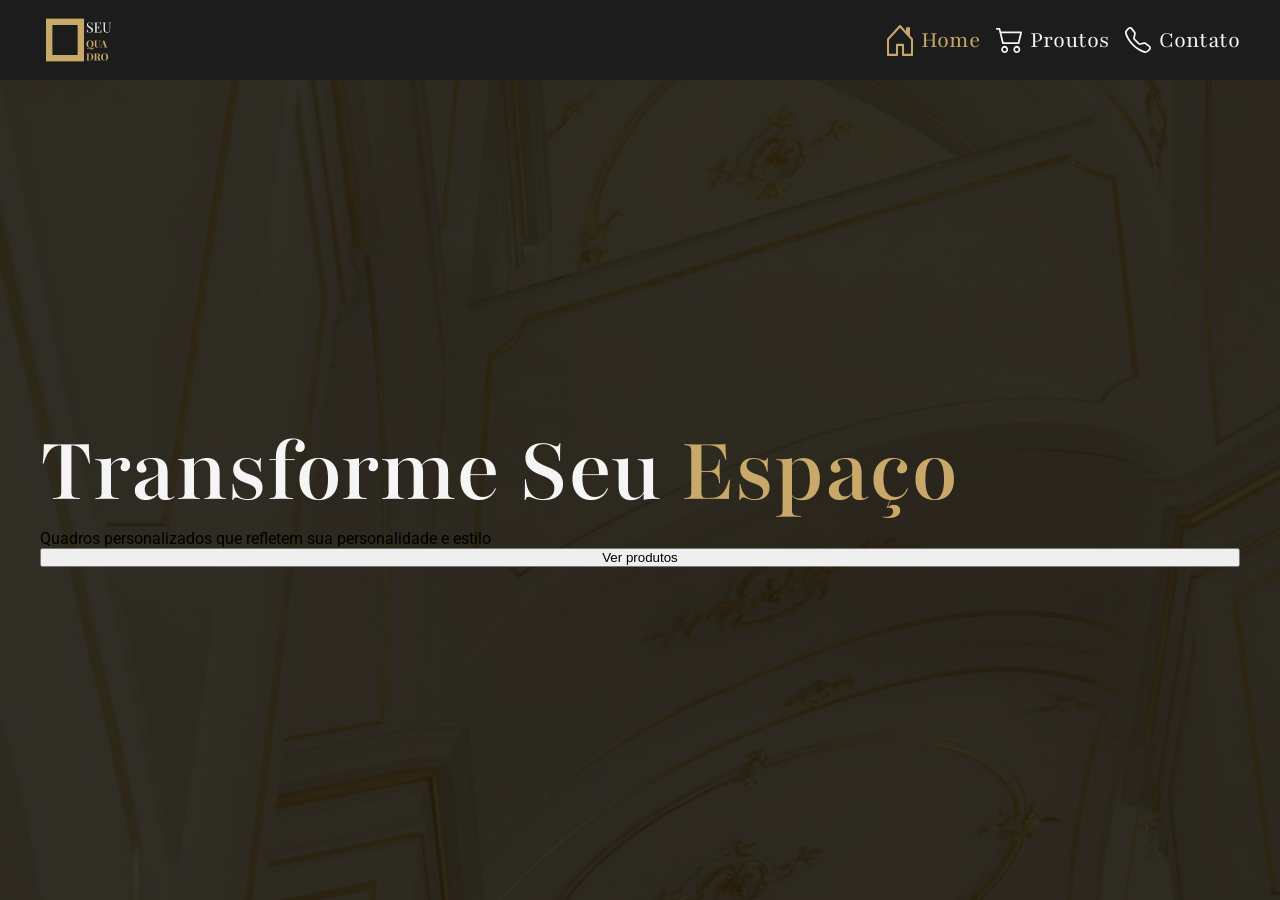
==== index.html @ ecac6d29 "home init" ====
<!DOCTYPE html>
<html lang="pt-br">

<head>
    <meta charset="UTF-8">
    <meta name="viewport" content="width=device-width, initial-scale=1.0">
    <title>Home</title>
    <link rel="stylesheet" href="style.css">
</head>

<body>
    <header>
        <div class="content">
            <img src="./logo.png" alt="logo" class="logo">

            <ul>
                <li>
                    <a href="./index.html">
                        <svg width="26" height="31" viewBox="0 0 26 31" fill="none" xmlns="http://www.w3.org/2000/svg">
                            <path
                                d="M13.708 0.325244C13.6151 0.222146 13.5048 0.14035 13.3833 0.0845388C13.2618 0.0287281 13.1315 0 13 0C12.8685 0 12.7382 0.0287281 12.6167 0.0845388C12.4952 0.14035 12.3849 0.222146 12.292 0.325244L0.292002 13.6101C0.199198 13.7131 0.125642 13.8354 0.0755383 13.9698C0.0254349 14.1043 -0.000233099 14.2484 1.59499e-06 14.3939V29.8929C1.59499e-06 30.1865 0.105358 30.4681 0.292895 30.6757C0.480431 30.8834 0.734785 31 1 31H10C10.2652 31 10.5196 30.8834 10.7071 30.6757C10.8946 30.4681 11 30.1865 11 29.8929V21.0364H15V29.8929C15 30.1865 15.1054 30.4681 15.2929 30.6757C15.4804 30.8834 15.7348 31 16 31H25C25.2652 31 25.5196 30.8834 25.7071 30.6757C25.8946 30.4681 26 30.1865 26 29.8929V14.3939C26.0002 14.2484 25.9746 14.1043 25.9245 13.9698C25.8744 13.8354 25.8008 13.7131 25.708 13.6101L23 10.6144V3.3232C23 3.02958 22.8946 2.74799 22.7071 2.54038C22.5196 2.33276 22.2652 2.21612 22 2.21612H20C19.7348 2.21612 19.4804 2.33276 19.2929 2.54038C19.1054 2.74799 19 3.02958 19 3.3232V6.18608L13.708 0.325244ZM2 28.7859V14.8522L13 2.67445L24 14.8522V28.7859H17V19.9293C17 19.6357 16.8946 19.3541 16.7071 19.1465C16.5196 18.9388 16.2652 18.8222 16 18.8222H10C9.73478 18.8222 9.48043 18.9388 9.29289 19.1465C9.10536 19.3541 9 19.6357 9 19.9293V28.7859H2Z"
                                fill="#C8A96A" />
                        </svg>Home</a>
                </li>
                <li>
                    <a href="./produtos/index.html"><svg width="26" height="25" viewBox="0 0 26 25" fill="none"
                            xmlns="http://www.w3.org/2000/svg">
                            <path
                                d="M0 0.892857C0 0.656057 0.0913101 0.428955 0.253843 0.261512C0.416376 0.0940688 0.636818 0 0.866675 0H3.4667C3.66002 5.50205e-05 3.84778 0.0666976 4.0001 0.18933C4.15243 0.311962 4.26059 0.483543 4.30737 0.676786L5.00938 3.57143H25.1336C25.2652 3.57147 25.3951 3.6024 25.5134 3.66188C25.6317 3.72136 25.7353 3.80783 25.8164 3.91471C25.8974 4.0216 25.9537 4.1461 25.9811 4.27876C26.0084 4.41143 26.0061 4.54877 25.9742 4.68036L23.3742 15.3946C23.3274 15.5879 23.2193 15.7595 23.0669 15.8821C22.9146 16.0047 22.7269 16.0714 22.5335 16.0714H6.9334C6.74007 16.0714 6.55232 16.0047 6.39999 15.8821C6.24766 15.7595 6.13951 15.5879 6.09272 15.3946L2.79069 1.78571H0.866675C0.636818 1.78571 0.416376 1.69165 0.253843 1.5242C0.0913101 1.35676 0 1.12966 0 0.892857ZM5.44272 5.35714L7.6094 14.2857H21.8575L24.0242 5.35714H5.44272ZM8.66675 19.6429C8.20703 19.6429 7.76615 19.831 7.44108 20.1659C7.11602 20.5008 6.9334 20.955 6.9334 21.4286C6.9334 21.9022 7.11602 22.3564 7.44108 22.6913C7.76615 23.0261 8.20703 23.2143 8.66675 23.2143C9.12646 23.2143 9.56734 23.0261 9.89241 22.6913C10.2175 22.3564 10.4001 21.9022 10.4001 21.4286C10.4001 20.955 10.2175 20.5008 9.89241 20.1659C9.56734 19.831 9.12646 19.6429 8.66675 19.6429ZM5.20005 21.4286C5.20005 20.4814 5.56529 19.573 6.21542 18.9032C6.86555 18.2334 7.74732 17.8571 8.66675 17.8571C9.58617 17.8571 10.4679 18.2334 11.1181 18.9032C11.7682 19.573 12.1334 20.4814 12.1334 21.4286C12.1334 22.3758 11.7682 23.2842 11.1181 23.954C10.4679 24.6237 9.58617 25 8.66675 25C7.74732 25 6.86555 24.6237 6.21542 23.954C5.56529 23.2842 5.20005 22.3758 5.20005 21.4286ZM20.8002 19.6429C20.3405 19.6429 19.8996 19.831 19.5745 20.1659C19.2495 20.5008 19.0668 20.955 19.0668 21.4286C19.0668 21.9022 19.2495 22.3564 19.5745 22.6913C19.8996 23.0261 20.3405 23.2143 20.8002 23.2143C21.2599 23.2143 21.7008 23.0261 22.0259 22.6913C22.3509 22.3564 22.5335 21.9022 22.5335 21.4286C22.5335 20.955 22.3509 20.5008 22.0259 20.1659C21.7008 19.831 21.2599 19.6429 20.8002 19.6429ZM17.3335 21.4286C17.3335 20.4814 17.6987 19.573 18.3489 18.9032C18.999 18.2334 19.8808 17.8571 20.8002 17.8571C21.7196 17.8571 22.6014 18.2334 23.2515 18.9032C23.9016 19.573 24.2669 20.4814 24.2669 21.4286C24.2669 22.3758 23.9016 23.2842 23.2515 23.954C22.6014 24.6237 21.7196 25 20.8002 25C19.8808 25 18.999 24.6237 18.3489 23.954C17.6987 23.2842 17.3335 22.3758 17.3335 21.4286Z"
                                />
                        </svg>Proutos</a>
                </li>
                <li>
                    <a href="./contato/index.html"><svg width="26" height="26" viewBox="0 0 26 26" fill="none"
                            xmlns="http://www.w3.org/2000/svg">
                            <path
                                d="M5.93833 2.15843C5.8424 2.03503 5.72132 1.93345 5.58312 1.86045C5.44492 1.78744 5.29277 1.74468 5.13677 1.735C4.98078 1.72532 4.8245 1.74894 4.67834 1.80429C4.53217 1.85964 4.39946 1.94547 4.28901 2.05605L2.60881 3.73789C1.82396 4.52437 1.53472 5.63747 1.87758 6.61407C3.30222 10.6555 5.61684 14.3252 8.65037 17.3518C11.677 20.3854 15.3466 22.7 19.388 24.1246C20.3646 24.4675 21.4777 24.1783 22.2642 23.3934L23.9444 21.7132C24.055 21.6027 24.1408 21.47 24.1962 21.3239C24.2515 21.1777 24.2751 21.0214 24.2654 20.8654C24.2558 20.7094 24.213 20.5573 24.14 20.4191C24.067 20.2809 23.9654 20.1598 23.842 20.0639L20.0933 17.1487C19.9613 17.0466 19.808 16.9758 19.6448 16.9415C19.4815 16.9071 19.3127 16.9102 19.1508 16.9504L15.5922 17.8393C15.1171 17.9572 14.6197 17.9505 14.148 17.8198C13.6763 17.6892 13.2463 17.439 12.8996 17.0934L8.90874 13.1009C8.56292 12.7544 8.31241 12.3245 8.18146 11.8528C8.05051 11.3811 8.04355 10.8835 8.16126 10.4084L9.05173 6.84969C9.09196 6.68782 9.09503 6.51894 9.06069 6.35571C9.02636 6.19249 8.95552 6.03916 8.85349 5.90721L5.93833 2.15843ZM3.06217 0.830834C3.34653 0.546384 3.68815 0.325683 4.06434 0.183387C4.44053 0.0410905 4.8427 -0.0195454 5.24412 0.00550542C5.64555 0.0305563 6.03705 0.140721 6.39263 0.328683C6.74822 0.516646 7.05975 0.778107 7.30654 1.0957L10.2217 4.84286C10.7563 5.53022 10.9448 6.42557 10.7336 7.27055L9.84471 10.8292C9.79907 11.0135 9.80171 11.2065 9.85238 11.3896C9.90304 11.5726 10 11.7394 10.1339 11.8741L14.1264 15.8666C14.2612 16.0008 14.4284 16.0979 14.6117 16.1486C14.795 16.1993 14.9883 16.2018 15.1729 16.1558L18.7299 15.267C19.147 15.1633 19.5821 15.1555 20.0025 15.2442C20.423 15.3328 20.8179 15.5156 21.1576 15.7788L24.9047 18.694C26.2518 19.7421 26.3753 21.7327 25.1696 22.9368L23.4894 24.617C22.2869 25.8195 20.4897 26.3476 18.8144 25.7577C14.5257 24.2507 10.6321 21.7957 7.42353 18.5754C4.20349 15.3673 1.74848 11.4743 0.241258 7.18605C-0.346974 5.51234 0.181135 3.71351 1.3836 2.51104L3.06217 0.830834Z"
                                />
                        </svg>Contato</a>
                </li>
            </ul>
        </div>
    </header>
    <div class="hero">
        <div class="content">
            <h1 class="title">Transforme Seu <span>Espaço</span></h1>
            <p class="description">Quadros personalizados que refletem sua personalidade e estilo</p>
            <button>Ver produtos</button>
        </div>
    </div>
</body>

</html>
---- style.css ----
@import url('https://fonts.googleapis.com/css2?family=Roboto:ital,wght@0,100..900;1,100..900&display=swap');
@import url('https://fonts.googleapis.com/css2?family=Playfair:ital,opsz,wght@0,5..1200,300..900;1,5..1200,300..900&family=Roboto:ital,wght@0,100..900;1,100..900&display=swap');

/* 
    Para utilizar a fonte Playfair
    font-family: "Playfair";
*/

*{
    box-sizing: border-box;
    padding: 0;
    margin: 0;
}

:root{
    --primary: #f5f5f5;
    --secondary: #1c1c1c;
    --gold: #C8A96A;
    --gray: #A6A6A6;

    /* Para utilizar variaveis, substitua o valor da cor para var. Exemplo: color: var(--gold) */
}

html{
    width: 100vw;
    height: 100vh;
    font-size: 16px;
    font-family: "Roboto", sans-serif;
}

header{
    display: flex;
    justify-content: center;
    position: fixed;
    height: 80px;
    width: 100%;
    top: 0;
    left: 0;
    background-color: var(--secondary);
}
header .content{
    width: 100%;
    max-width: 1224px;
    padding: 0 12px;
    display: flex;
    justify-content: space-between;
}

header .content .logo{
    object-fit: contain;
    width: 80px;
}

header .content ul{
    display: flex;
    list-style: none;
    align-items: center;
    gap: 1rem;
}
header .content ul li a{
    font-family: "Playfair";
    text-decoration: none;
    color: var(--primary);
    font-size: 24px;
    display: flex;
    align-items: center;
    gap: 8px;
}
header .content ul li:first-child a{
    color: var(--gold); 
}

header .content ul li a:hover{
    color: var(--gold);
}
header .content ul li a svg{
    fill: var(--primary);
}
header .content ul li a:hover svg{
    fill: var(--gold) !important;
}

.hero{
    margin-top: 80px;
    display: flex;
    width: 100%;
    height: calc(100vh - 80px);
    background: url("./hero-index.png") no-repeat;
    background-size: cover;
    align-items: center;
    justify-content: center;
}

.hero .content{
    width: 100%;
    max-width: 1224px;
    padding: 0 12px;
    display: flex;
    flex-direction: column;
}

.hero .content h1{
    font-size: 96px;
    font-weight: 600;
    color: var(--primary);
    font-family: "Playfair";
}

.hero .content h1 span{
    color: var(--gold);
}
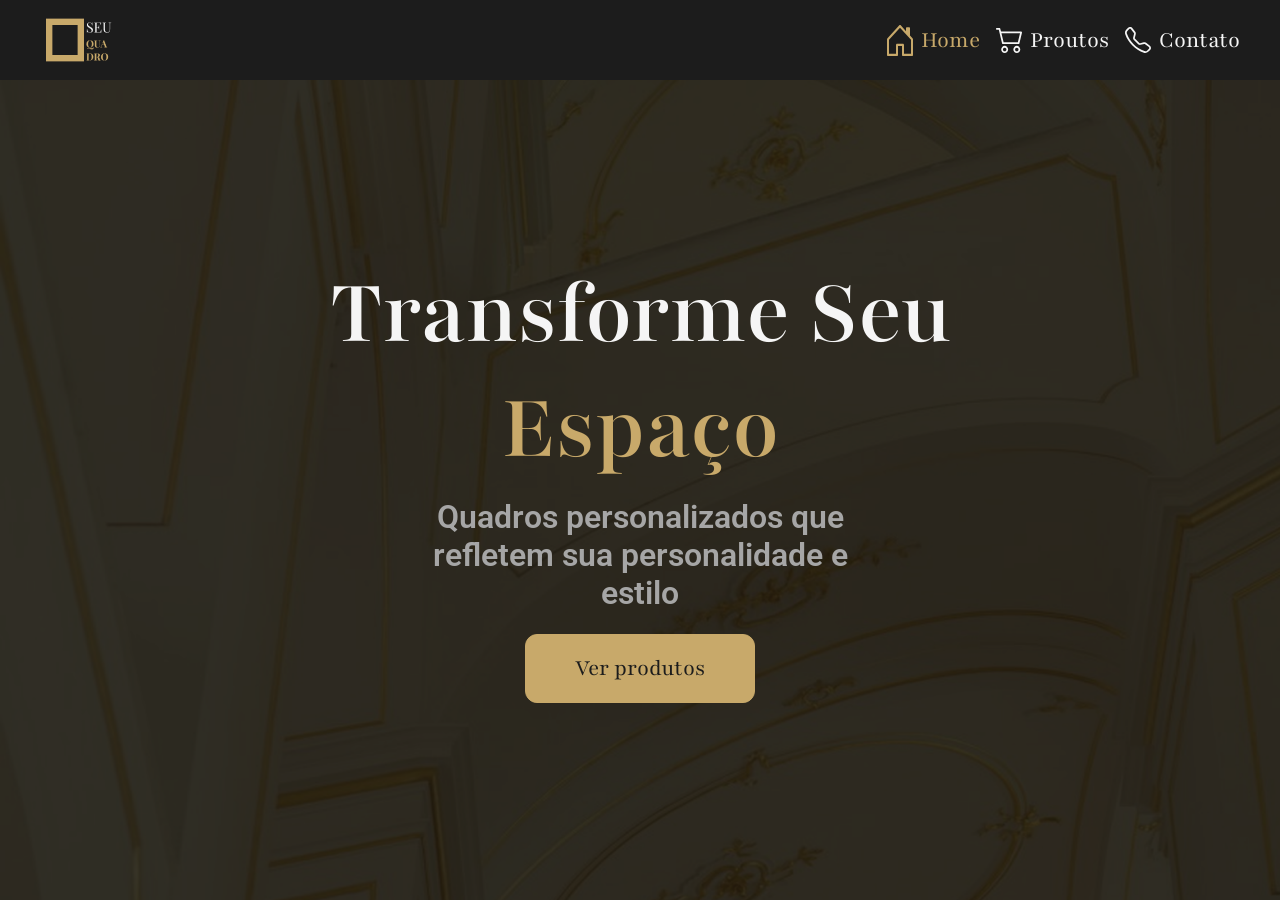
==== commit 36a3b90c: "crate styles home" ====
--- a/index.html
+++ b/index.html
@@ -43,8 +43,8 @@
     </header>
     <div class="hero">
         <div class="content">
-            <h1 class="title">Transforme Seu <span>Espaço</span></h1>
-            <p class="description">Quadros personalizados que refletem sua personalidade e estilo</p>
+            <h1 class="title">Transforme Seu <br> <span>Espaço</span></h1>
+            <p class="description">Quadros personalizados que refletem sua personalidade e <br> estilo</p>
             <button>Ver produtos</button>
         </div>
     </div>
--- a/style.css
+++ b/style.css
@@ -104,8 +104,38 @@
     font-weight: 600;
     color: var(--primary);
     font-family: "Playfair";
+    text-align: center;
 }
 
 .hero .content h1 span{
     color: var(--gold);
+}
+.hero .content .description{
+    color: var(--gray);
+    width: 500px;
+    text-align: center;
+    font-size: 32px;
+    font-weight: 600;
+    margin: auto;
+    margin-top: 12px;
+}
+
+.hero .content button{
+    margin-top: 22px;
+    width: 230px;
+    margin: 22px auto;
+    padding: 19px 32px;
+    border-radius: 12px;
+    background-color: var(--gold);
+    color: var(--secondary);
+    border: 1px solid var(--gold);
+    font-size: 24px;
+    font-family: "Playfair";
+    transition: 300ms;
+    cursor: pointer;
+}
+
+.hero .content button:hover{
+    background-color: var(--secondary);
+    color: var(--gold);
 }
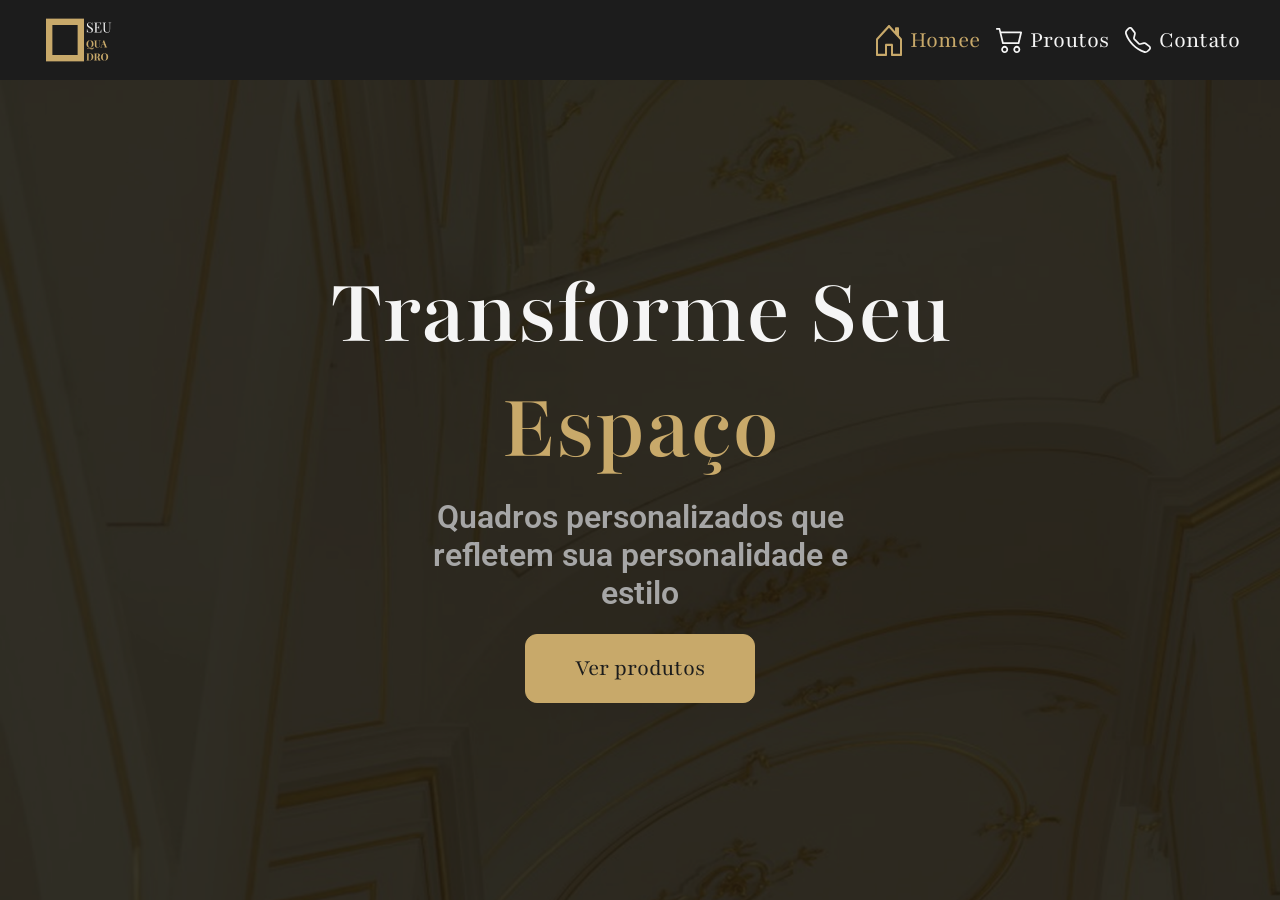
==== commit e49e7a02: "test" ====
--- a/index.html
+++ b/index.html
@@ -20,7 +20,7 @@
                             <path
                                 d="M13.708 0.325244C13.6151 0.222146 13.5048 0.14035 13.3833 0.0845388C13.2618 0.0287281 13.1315 0 13 0C12.8685 0 12.7382 0.0287281 12.6167 0.0845388C12.4952 0.14035 12.3849 0.222146 12.292 0.325244L0.292002 13.6101C0.199198 13.7131 0.125642 13.8354 0.0755383 13.9698C0.0254349 14.1043 -0.000233099 14.2484 1.59499e-06 14.3939V29.8929C1.59499e-06 30.1865 0.105358 30.4681 0.292895 30.6757C0.480431 30.8834 0.734785 31 1 31H10C10.2652 31 10.5196 30.8834 10.7071 30.6757C10.8946 30.4681 11 30.1865 11 29.8929V21.0364H15V29.8929C15 30.1865 15.1054 30.4681 15.2929 30.6757C15.4804 30.8834 15.7348 31 16 31H25C25.2652 31 25.5196 30.8834 25.7071 30.6757C25.8946 30.4681 26 30.1865 26 29.8929V14.3939C26.0002 14.2484 25.9746 14.1043 25.9245 13.9698C25.8744 13.8354 25.8008 13.7131 25.708 13.6101L23 10.6144V3.3232C23 3.02958 22.8946 2.74799 22.7071 2.54038C22.5196 2.33276 22.2652 2.21612 22 2.21612H20C19.7348 2.21612 19.4804 2.33276 19.2929 2.54038C19.1054 2.74799 19 3.02958 19 3.3232V6.18608L13.708 0.325244ZM2 28.7859V14.8522L13 2.67445L24 14.8522V28.7859H17V19.9293C17 19.6357 16.8946 19.3541 16.7071 19.1465C16.5196 18.9388 16.2652 18.8222 16 18.8222H10C9.73478 18.8222 9.48043 18.9388 9.29289 19.1465C9.10536 19.3541 9 19.6357 9 19.9293V28.7859H2Z"
                                 fill="#C8A96A" />
-                        </svg>Home</a>
+                        </svg>Homee</a>
                 </li>
                 <li>
                     <a href="./produtos/index.html"><svg width="26" height="25" viewBox="0 0 26 25" fill="none"
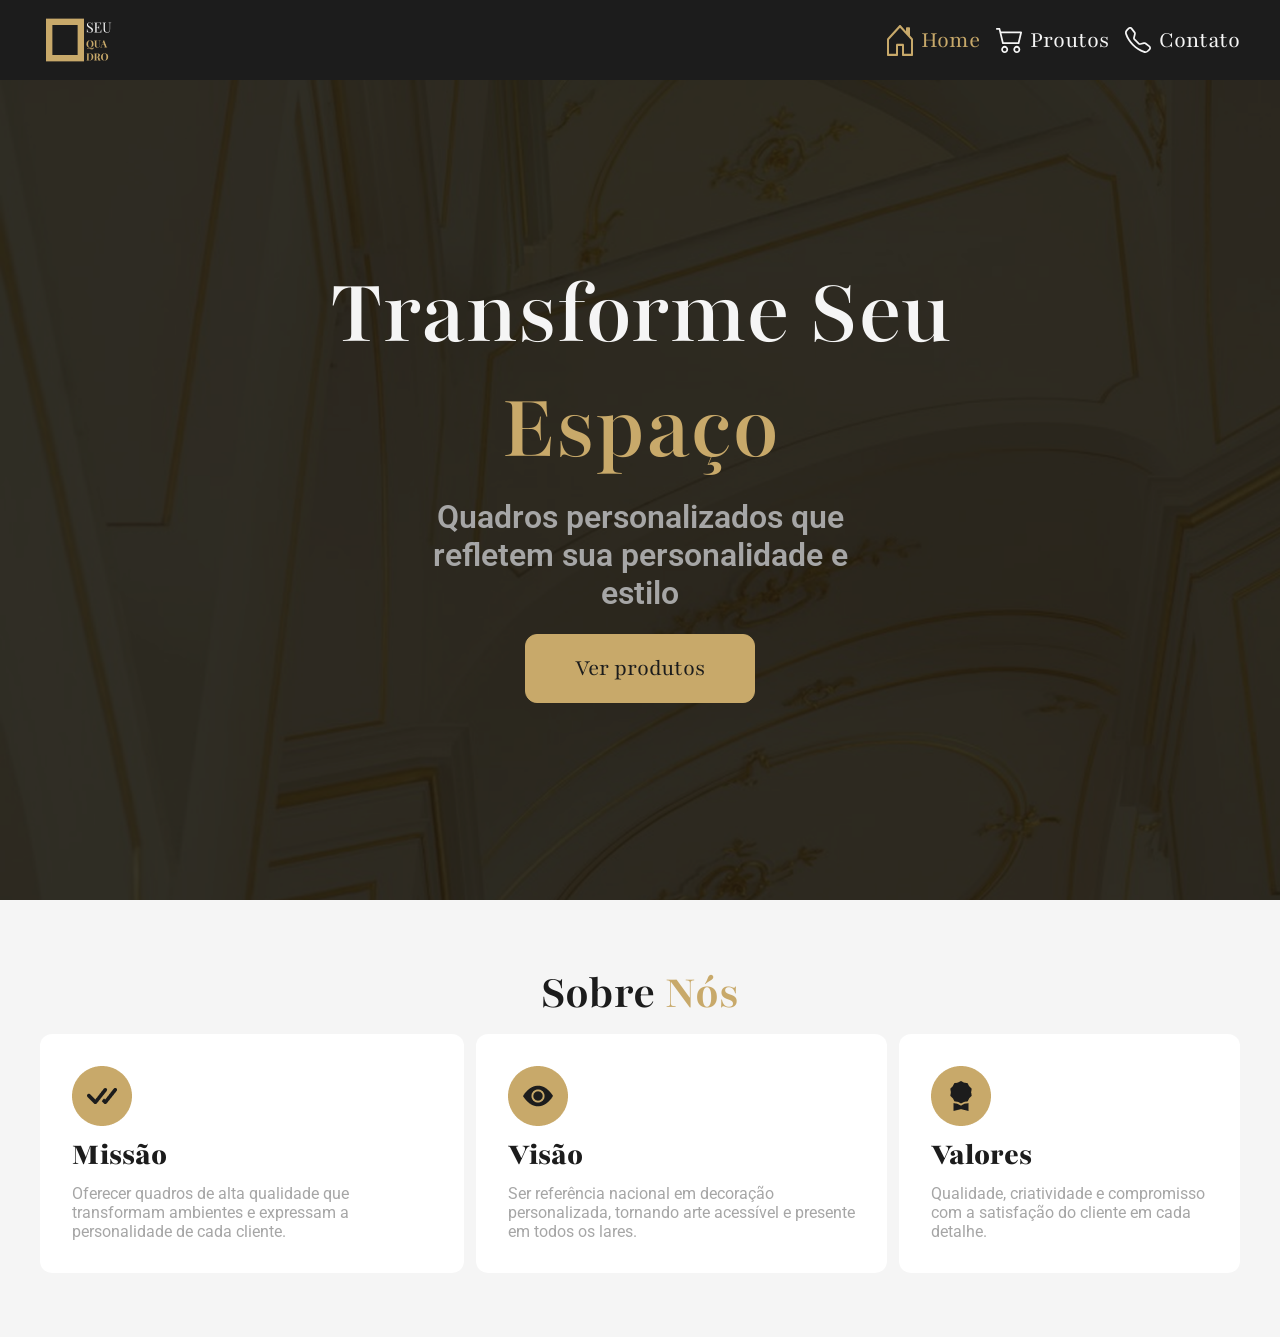
==== commit 846c275f: "create about us section" ====
--- a/index.html
+++ b/index.html
@@ -20,7 +20,7 @@
                             <path
                                 d="M13.708 0.325244C13.6151 0.222146 13.5048 0.14035 13.3833 0.0845388C13.2618 0.0287281 13.1315 0 13 0C12.8685 0 12.7382 0.0287281 12.6167 0.0845388C12.4952 0.14035 12.3849 0.222146 12.292 0.325244L0.292002 13.6101C0.199198 13.7131 0.125642 13.8354 0.0755383 13.9698C0.0254349 14.1043 -0.000233099 14.2484 1.59499e-06 14.3939V29.8929C1.59499e-06 30.1865 0.105358 30.4681 0.292895 30.6757C0.480431 30.8834 0.734785 31 1 31H10C10.2652 31 10.5196 30.8834 10.7071 30.6757C10.8946 30.4681 11 30.1865 11 29.8929V21.0364H15V29.8929C15 30.1865 15.1054 30.4681 15.2929 30.6757C15.4804 30.8834 15.7348 31 16 31H25C25.2652 31 25.5196 30.8834 25.7071 30.6757C25.8946 30.4681 26 30.1865 26 29.8929V14.3939C26.0002 14.2484 25.9746 14.1043 25.9245 13.9698C25.8744 13.8354 25.8008 13.7131 25.708 13.6101L23 10.6144V3.3232C23 3.02958 22.8946 2.74799 22.7071 2.54038C22.5196 2.33276 22.2652 2.21612 22 2.21612H20C19.7348 2.21612 19.4804 2.33276 19.2929 2.54038C19.1054 2.74799 19 3.02958 19 3.3232V6.18608L13.708 0.325244ZM2 28.7859V14.8522L13 2.67445L24 14.8522V28.7859H17V19.9293C17 19.6357 16.8946 19.3541 16.7071 19.1465C16.5196 18.9388 16.2652 18.8222 16 18.8222H10C9.73478 18.8222 9.48043 18.9388 9.29289 19.1465C9.10536 19.3541 9 19.6357 9 19.9293V28.7859H2Z"
                                 fill="#C8A96A" />
-                        </svg>Homee</a>
+                        </svg>Home</a>
                 </li>
                 <li>
                     <a href="./produtos/index.html"><svg width="26" height="25" viewBox="0 0 26 25" fill="none"
@@ -45,7 +45,29 @@
         <div class="content">
             <h1 class="title">Transforme Seu <br> <span>Espaço</span></h1>
             <p class="description">Quadros personalizados que refletem sua personalidade e <br> estilo</p>
-            <button>Ver produtos</button>
+            <a href="./produtos/index.html">Ver produtos</a>
+        </div>
+    </div>
+    <div class="about-us">
+        <div class="content">
+            <h1>Sobre <span>Nós</span></h1>
+            <div class="wrapper">
+                <div class="card">
+                    <img src="./mission.png" alt="Missão">
+                    <p class="title">Missão</p>
+                    <p class="description">Oferecer quadros de alta qualidade que transformam ambientes e expressam a personalidade de cada cliente.</p>
+                </div>
+                <div class="card">
+                    <img src="./vision.png" alt="Visão">
+                    <p class="title">Visão</p>
+                    <p class="description">Ser referência nacional em decoração personalizada, tornando arte acessível e presente em todos os lares.</p>
+                </div>
+                <div class="card">
+                    <img src="./values.png" alt="Valores">
+                    <p class="title">Valores</p>
+                    <p class="description">Qualidade, criatividade e compromisso com a satisfação do cliente em cada detalhe.</p>
+                </div>
+            </div>
         </div>
     </div>
 </body>
--- a/style.css
+++ b/style.css
@@ -10,6 +10,7 @@
     box-sizing: border-box;
     padding: 0;
     margin: 0;
+    overflow: hidden;
 }
 
 :root{
@@ -26,6 +27,7 @@
     height: 100vh;
     font-size: 16px;
     font-family: "Roboto", sans-serif;
+    overflow-y: auto;
 }
 
 header{
@@ -91,12 +93,22 @@
     justify-content: center;
 }
 
+@keyframes initHero{
+    0%{
+        margin-top: -150%;
+    }
+    100%{
+        margin-top: 0;
+    }
+}
+
 .hero .content{
     width: 100%;
     max-width: 1224px;
     padding: 0 12px;
     display: flex;
     flex-direction: column;
+    animation: initHero 1s ease-in-out;
 }
 
 .hero .content h1{
@@ -120,7 +132,7 @@
     margin-top: 12px;
 }
 
-.hero .content button{
+.hero .content a{
     margin-top: 22px;
     width: 230px;
     margin: 22px auto;
@@ -133,9 +145,71 @@
     font-family: "Playfair";
     transition: 300ms;
     cursor: pointer;
-}
-
-.hero .content button:hover{
+    text-decoration: none;
+    text-align: center;
+}
+
+.hero .content a:hover{
     background-color: var(--secondary);
     color: var(--gold);
+}
+
+.about-us{
+    max-width: 100vw;
+    background-color: #f5f5f5;
+    display: flex;
+    justify-content: center;
+    padding: 64px 0;
+}
+.about-us .content{
+    width: 1224px;
+    padding: 0 12px;
+    display: flex;
+    flex-direction: column;
+    gap: 12px;
+}
+
+.about-us .content h1{
+    font-family: "Playfair";
+    font-size: 48px;
+    font-weight: 700;
+    color: var(--secondary);
+    text-align: center;
+}
+
+.about-us .content h1 span{
+    color: var(--gold);
+}
+
+.about-us .content .wrapper{
+    display: flex;
+    justify-content: space-between;
+    gap: 12px;
+}
+
+.about-us .content .wrapper .card{
+    display: flex;
+    flex-direction: column;
+    gap: 10px;
+    padding: 32px;
+    background-color: #fff;
+    border-radius: 12px;
+}
+
+.about-us .content .wrapper .card img{
+    width: 60px;
+    height: 60px;
+    object-fit: contain;
+}
+
+.about-us .content .wrapper .card .title{
+   font-family: "Playfair";
+   font-size: 32px; 
+   font-weight: 900;
+   color: var(--secondary);
+}
+
+.about-us .content .wrapper .card .description{
+    font-size: 16px;
+    color: var(--gray);
 }
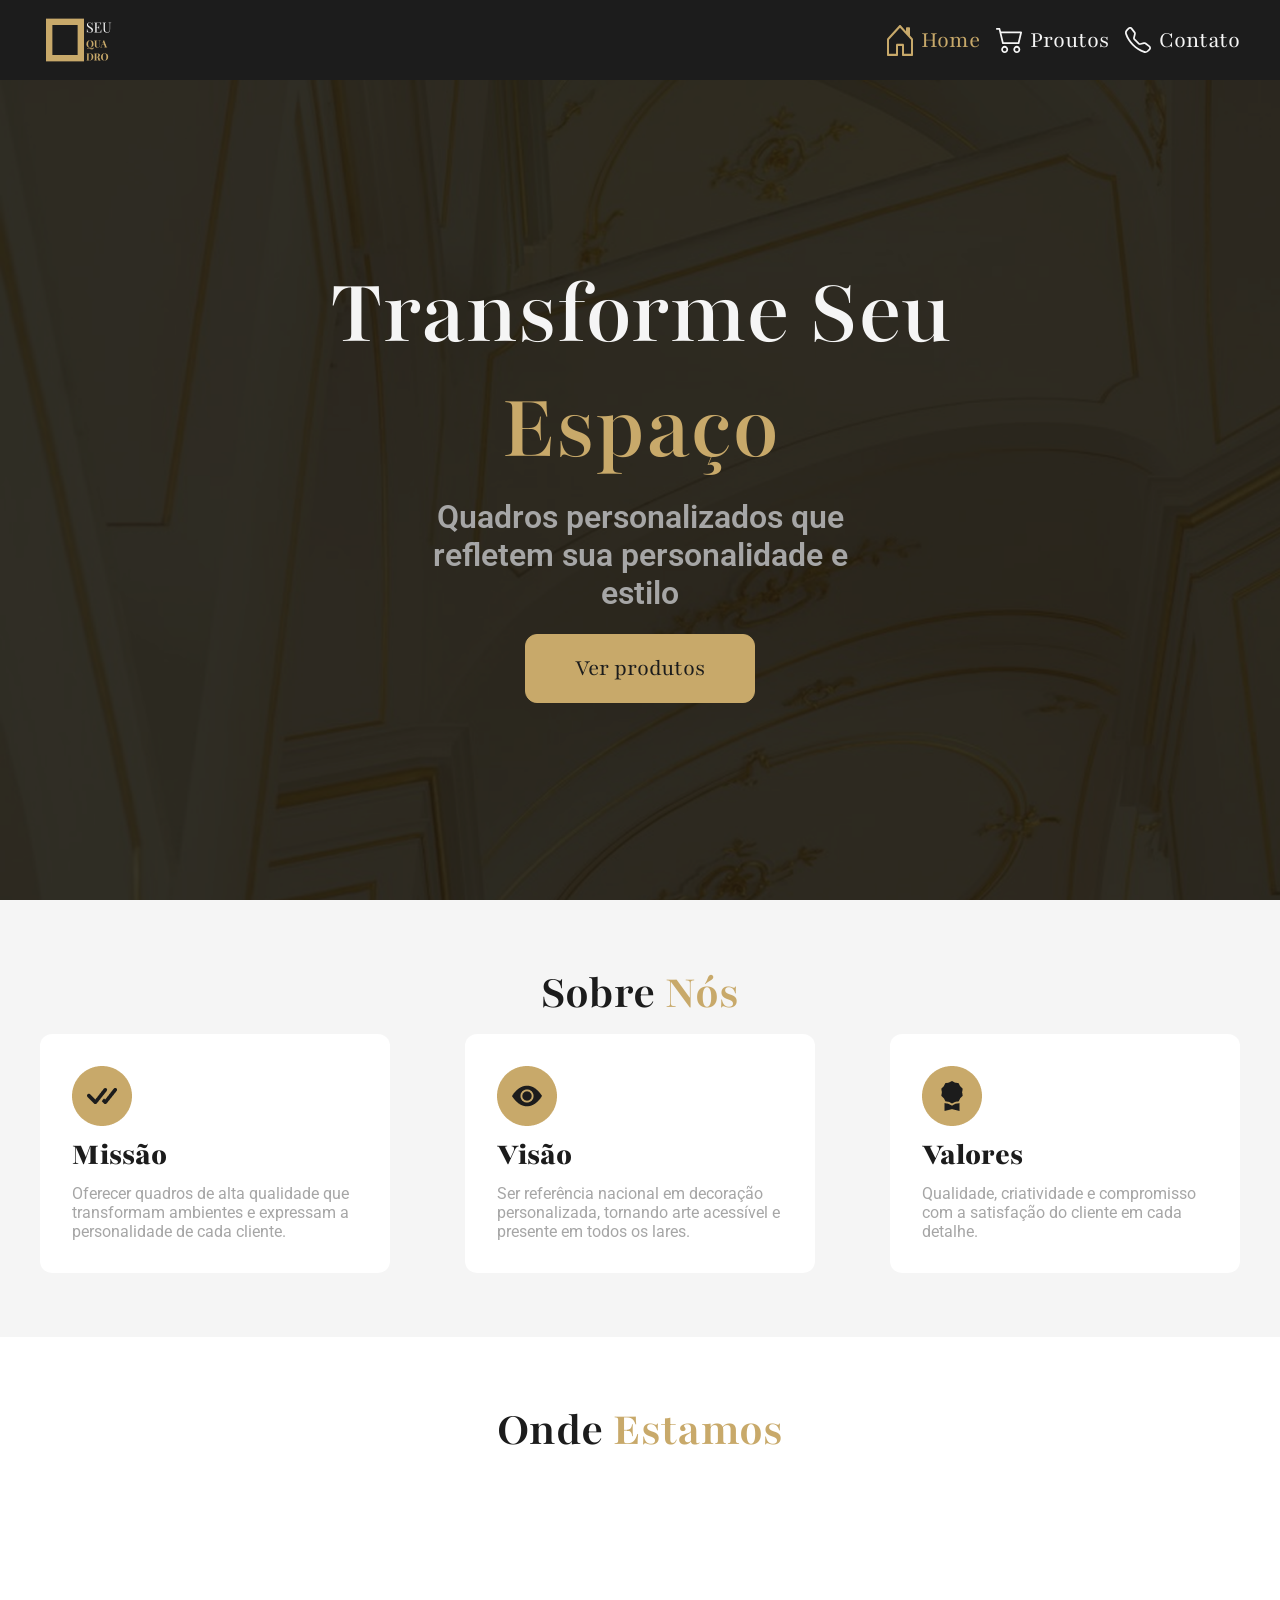
==== commit 7093cabd: "create location" ====
--- a/index.html
+++ b/index.html
@@ -70,6 +70,14 @@
             </div>
         </div>
     </div>
+    <div class="location">
+        <div class="content">
+            <h1>Onde <span>Estamos</span></h1>
+            <div class="wrapper">
+                <iframe src="https://www.google.com/maps/embed?pb=!1m18!1m12!1m3!1d889.4004831033126!2d-48.66492425430743!3d-26.916125701708047!2m3!1f0!2f0!3f0!3m2!1i1024!2i768!4f13.1!3m3!1m2!1s0x94d8cb8842138761%3A0x648dbc8d0ef634c1!2sUniversidade%20do%20Vale%20do%20Itaja%C3%AD%2C%20Campus%20Itaja%C3%AD!5e0!3m2!1spt-BR!2sbr!4v1778249978000!5m2!1spt-BR!2sbr" width="100%" height="420" style="border:0;" allowfullscreen="" loading="lazy" referrerpolicy="no-referrer-when-downgrade"></iframe>
+            </div>
+        </div>
+    </div>
 </body>
 
 </html>
--- a/style.css
+++ b/style.css
@@ -194,6 +194,7 @@
     padding: 32px;
     background-color: #fff;
     border-radius: 12px;
+    width: 350px;
 }
 
 .about-us .content .wrapper .card img{
@@ -212,4 +213,35 @@
 .about-us .content .wrapper .card .description{
     font-size: 16px;
     color: var(--gray);
+}
+
+.location{
+    max-width: 100vw;
+    display: flex;
+    justify-content: center;
+    padding: 64px 0;
+}
+
+.location .content{
+    width: 1224px;
+    padding: 0 12px;
+    display: flex;
+    flex-direction: column;
+    gap: 12px;
+}
+
+.location .content h1{
+    font-family: "Playfair";
+    font-size: 48px;
+    font-weight: 700;
+    color: var(--secondary);
+    text-align: center;
+}
+
+.location .content h1 span{
+    color: var(--gold);
+}
+
+.location .content .wrapper{
+    border-radius: 12px;
 }
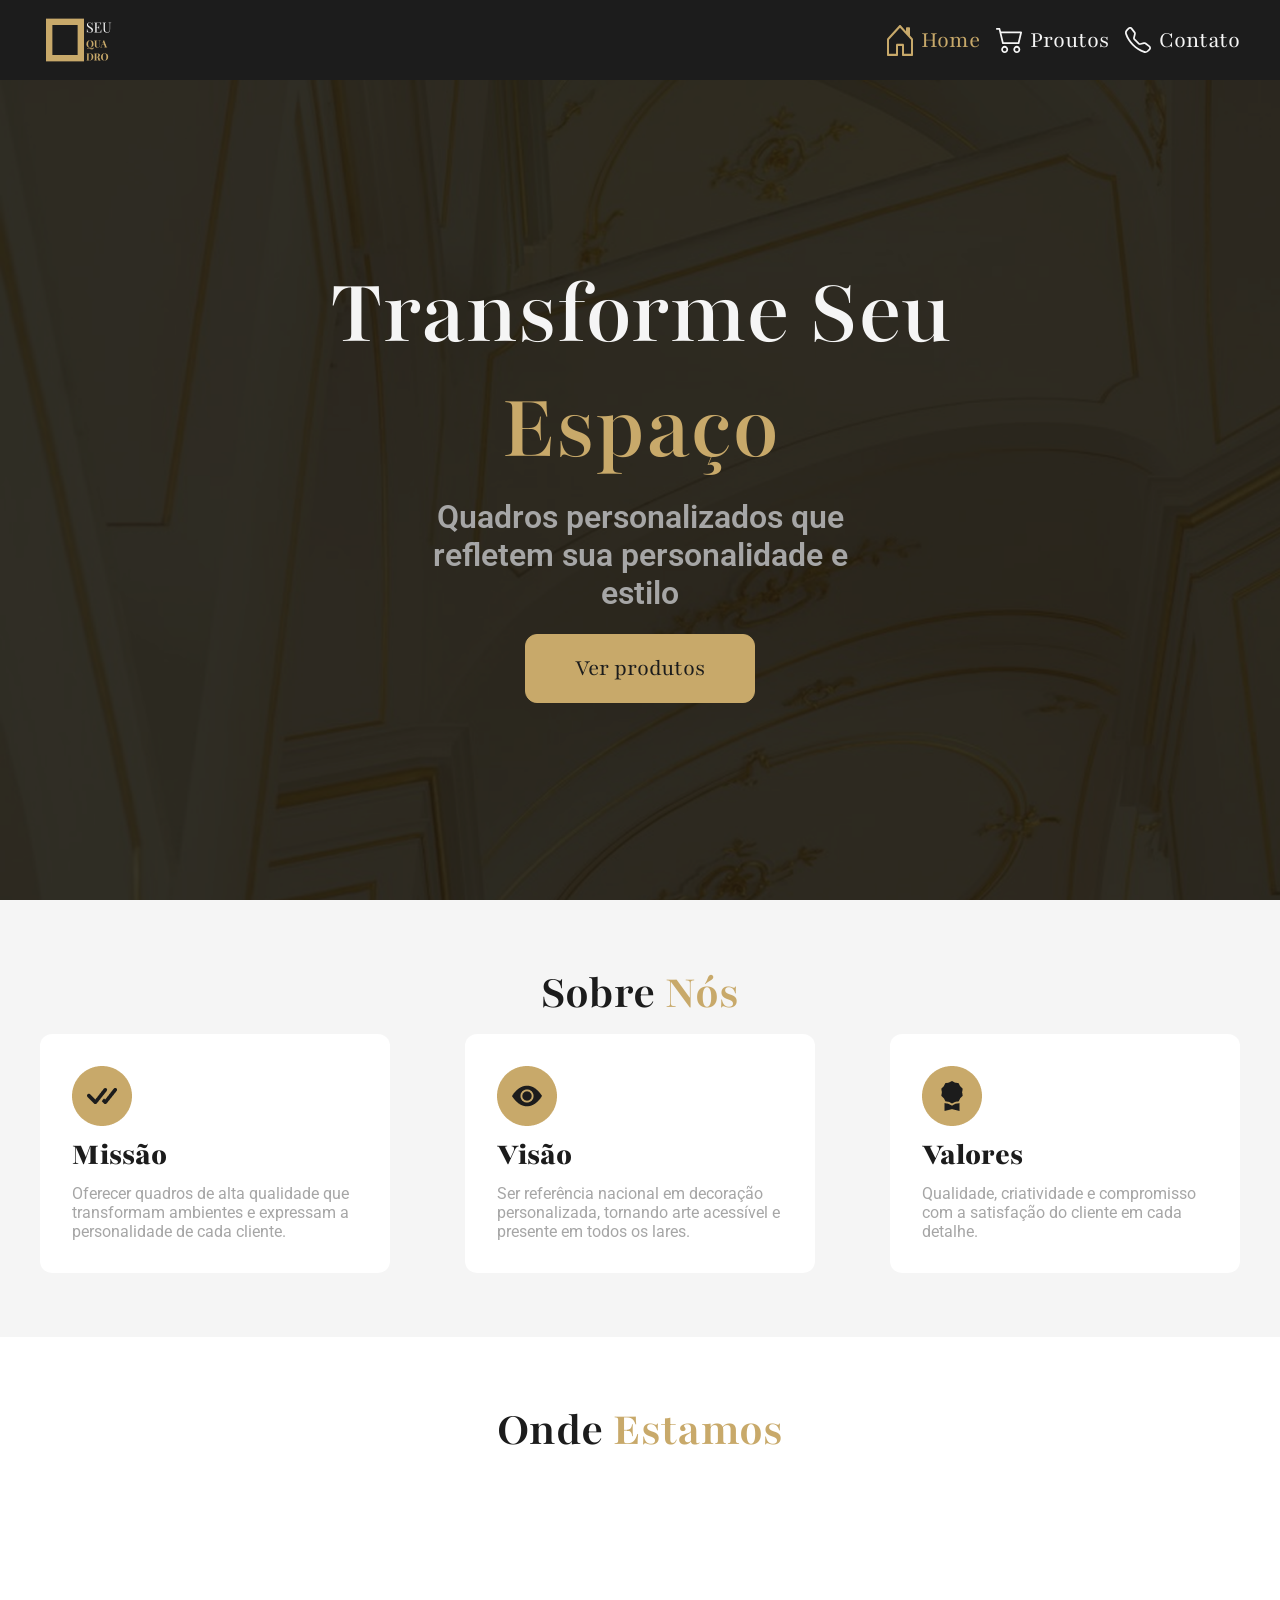
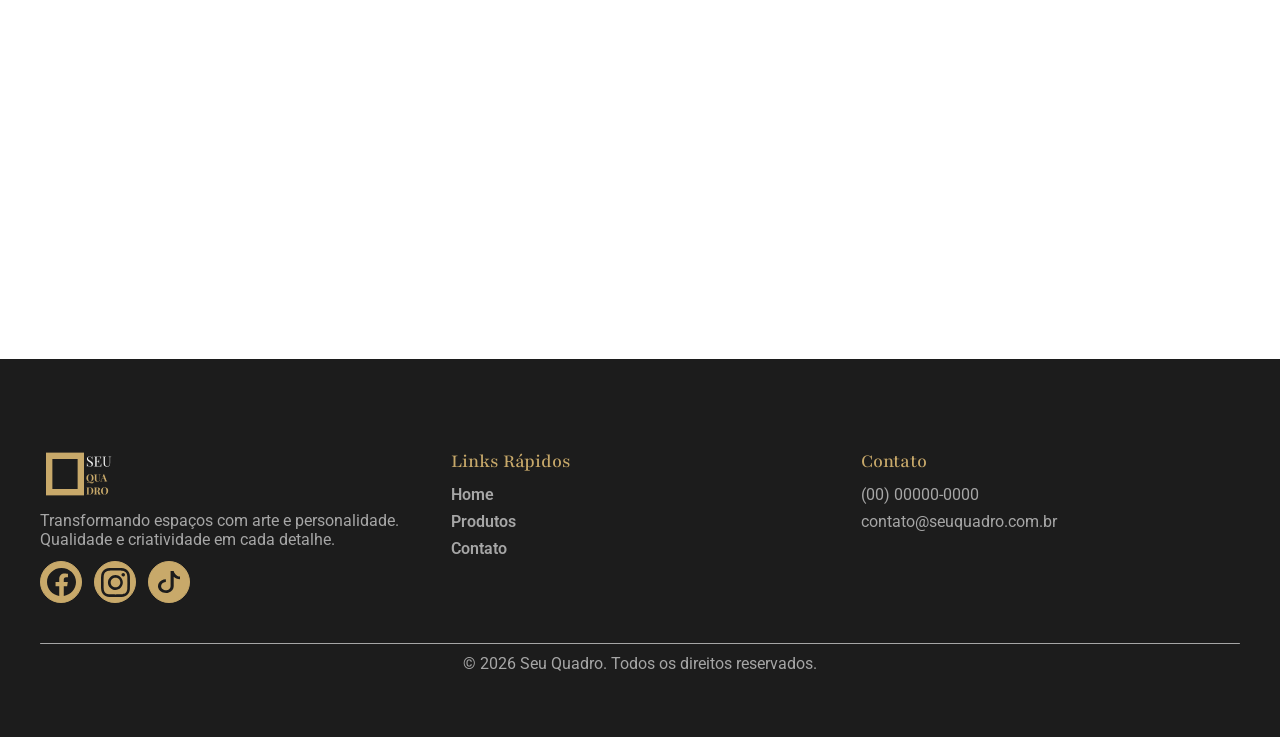
==== commit 8e40fcf3: "create footer" ====
--- a/index.html
+++ b/index.html
@@ -78,6 +78,48 @@
             </div>
         </div>
     </div>
+    <footer>
+        <div class="content">
+            <div class="wrapper" id="w1">
+                <img src="./logo.png" alt="Logo">
+                <p class="description">Transformando espaços com arte e personalidade. Qualidade e criatividade em cada detalhe.</p>
+                <div class="socials">
+                    <a href="#" class="link">
+                        <svg width="29" height="28" viewBox="0 0 29 28" fill="none" xmlns="http://www.w3.org/2000/svg">
+                            <path d="M29 14.0857C29 6.30621 22.5084 0 14.5018 0C6.49156 0.00174978 0 6.30621 0 14.0875C0 21.1164 5.30271 26.9431 12.2328 28V18.1575H8.55393V14.0875H12.2365V10.9816C12.2365 7.45232 14.4021 5.50306 17.7132 5.50306C19.3007 5.50306 20.9589 5.77778 20.9589 5.77778V9.24234H19.1304C17.3308 9.24234 16.769 10.329 16.769 11.4436V14.0857H20.7886L20.147 18.1557H16.7672V27.9983C23.6973 26.9414 29 21.1146 29 14.0857Z"/>
+                        </svg>
+                    </a>
+                    <a href="#" class="link">
+                        <svg width="29" height="29" viewBox="0 0 29 29" fill="none" xmlns="http://www.w3.org/2000/svg">
+                            <path d="M14.5 0C10.5651 0 10.0703 0.018125 8.52419 0.087C6.97813 0.1595 5.92506 0.402375 5.0025 0.76125C4.03434 1.12434 3.15763 1.69541 2.43419 2.43419C1.69541 3.15763 1.12434 4.03434 0.76125 5.0025C0.402375 5.92325 0.157688 6.97812 0.087 8.51875C0.018125 10.0684 0 10.5614 0 14.5018C0 18.4386 0.018125 18.9316 0.087 20.4776C0.1595 22.0219 0.402375 23.0749 0.76125 23.9975C1.13281 24.9509 1.62763 25.7592 2.43419 26.5658C3.23894 27.3724 4.04731 27.869 5.00069 28.2388C5.92506 28.5976 6.97631 28.8423 8.52056 28.913C10.0684 28.9819 10.5614 29 14.5 29C18.4386 29 18.9298 28.9819 20.4776 28.913C22.0201 28.8405 23.0767 28.5976 23.9993 28.2388C24.9668 27.8754 25.8429 27.3044 26.5658 26.5658C27.3724 25.7592 27.8672 24.9509 28.2388 23.9975C28.5958 23.0749 28.8405 22.0219 28.913 20.4776C28.9819 18.9316 29 18.4386 29 14.5C29 10.5614 28.9819 10.0684 28.913 8.52056C28.8405 6.97813 28.5958 5.92325 28.2388 5.0025C27.8757 4.03434 27.3046 3.15763 26.5658 2.43419C25.8424 1.69541 24.9657 1.12434 23.9975 0.76125C23.0731 0.402375 22.0182 0.157688 20.4758 0.087C18.9279 0.018125 18.4368 0 14.4964 0H14.5ZM13.2004 2.61363H14.5018C18.3733 2.61363 18.8319 2.62631 20.3598 2.697C21.7736 2.76044 22.5421 2.99787 23.0532 3.19544C23.7292 3.45825 24.2132 3.77362 24.7207 4.28113C25.2282 4.78862 25.5417 5.27075 25.8046 5.94863C26.0039 6.45794 26.2396 7.22644 26.303 8.64019C26.3737 10.1681 26.3882 10.6267 26.3882 14.4964C26.3882 18.3661 26.3737 18.8264 26.303 20.3544C26.2396 21.7681 26.0021 22.5348 25.8046 23.0459C25.5704 23.6747 25.1996 24.2436 24.7189 24.7116C24.2114 25.2191 23.7292 25.5327 23.0514 25.7955C22.5439 25.9949 21.7754 26.2305 20.3598 26.2958C18.8319 26.3646 18.3733 26.3809 14.5018 26.3809C10.6303 26.3809 10.1699 26.3646 8.642 26.2958C7.22825 26.2305 6.46156 25.9949 5.95044 25.7955C5.3212 25.5622 4.75165 25.1919 4.28294 24.7116C3.80131 24.2433 3.42984 23.6737 3.19544 23.0441C2.99787 22.5348 2.76044 21.7663 2.697 20.3526C2.62812 18.8246 2.61363 18.3661 2.61363 14.4927C2.61363 10.6194 2.62812 10.1645 2.697 8.63656C2.76225 7.22281 2.99788 6.45431 3.19725 5.94319C3.46006 5.26713 3.77544 4.78319 4.28294 4.27569C4.79044 3.76819 5.27256 3.45463 5.95044 3.19181C6.46156 2.99244 7.22825 2.75681 8.642 2.69156C9.97962 2.62994 10.498 2.61181 13.2004 2.61V2.61363ZM22.2412 5.02063C22.0127 5.02063 21.7864 5.06563 21.5753 5.15307C21.3642 5.24052 21.1724 5.36869 21.0108 5.53026C20.8492 5.69183 20.7211 5.88365 20.6336 6.09476C20.5462 6.30586 20.5012 6.53212 20.5012 6.76062C20.5012 6.98913 20.5462 7.21539 20.6336 7.42649C20.7211 7.6376 20.8492 7.82942 21.0108 7.99099C21.1724 8.15257 21.3642 8.28073 21.5753 8.36818C21.7864 8.45562 22.0127 8.50062 22.2412 8.50062C22.7027 8.50062 23.1452 8.3173 23.4716 7.99099C23.7979 7.66468 23.9812 7.2221 23.9812 6.76062C23.9812 6.29915 23.7979 5.85657 23.4716 5.53026C23.1452 5.20395 22.7027 5.02063 22.2412 5.02063ZM14.5018 7.05425C13.5141 7.03884 12.5332 7.22007 11.6163 7.58738C10.6993 7.95469 9.86456 8.50075 9.16065 9.19377C8.45674 9.88678 7.89772 10.7129 7.51615 11.624C7.13458 12.5352 6.93807 13.5131 6.93807 14.5009C6.93807 15.4887 7.13458 16.4666 7.51615 17.3778C7.89772 18.2889 8.45674 19.115 9.16065 19.808C9.86456 20.5011 10.6993 21.0471 11.6163 21.4144C12.5332 21.7817 13.5141 21.963 14.5018 21.9476C16.4567 21.9171 18.3211 21.1191 19.6928 19.7259C21.0644 18.3327 21.8332 16.456 21.8332 14.5009C21.8332 12.5458 21.0644 10.6691 19.6928 9.27592C18.3211 7.88272 16.4567 7.08475 14.5018 7.05425ZM14.5018 9.66606C15.1366 9.66606 15.7652 9.7911 16.3517 10.034C16.9382 10.277 17.4711 10.633 17.9199 11.0819C18.3688 11.5308 18.7249 12.0637 18.9678 12.6501C19.2107 13.2366 19.3358 13.8652 19.3358 14.5C19.3358 15.1348 19.2107 15.7634 18.9678 16.3499C18.7249 16.9363 18.3688 17.4692 17.9199 17.9181C17.4711 18.367 16.9382 18.723 16.3517 18.966C15.7652 19.2089 15.1366 19.3339 14.5018 19.3339C13.2198 19.3339 11.9902 18.8246 11.0837 17.9181C10.1772 17.0116 9.66788 15.782 9.66788 14.5C9.66788 13.218 10.1772 11.9884 11.0837 11.0819C11.9902 10.1754 13.2198 9.66606 14.5018 9.66606Z"/>
+                        </svg>
+                    </a>
+                    <a href="#" class="link">
+                        <svg width="22" height="22" viewBox="0 0 22 22" fill="none" xmlns="http://www.w3.org/2000/svg">
+                            <path d="M12.5714 0H15.6829C15.9091 0.983125 16.5314 2.22337 17.6236 3.454C18.6921 4.65987 20.1096 5.5 22 5.5V8.25C19.2453 8.25 17.1757 7.13075 15.7143 5.73512V15.125C15.7143 16.4847 15.2535 17.814 14.3901 18.9445C13.5268 20.0751 12.2996 20.9563 10.8639 21.4767C9.42824 21.997 7.84843 22.1332 6.32429 21.8679C4.80016 21.6026 3.40015 20.9478 2.30131 19.9864C1.20247 19.0249 0.454146 17.7999 0.150976 16.4662C-0.152193 15.1326 0.00340437 13.7503 0.598093 12.4941C1.19278 11.2378 2.19985 10.1641 3.49195 9.40865C4.78405 8.65321 6.30315 8.25 7.85715 8.25V11C6.92475 11 6.01329 11.2419 5.23803 11.6952C4.46277 12.1484 3.85853 12.7927 3.50171 13.5464C3.1449 14.3002 3.05154 15.1296 3.23344 15.9297C3.41535 16.7299 3.86434 17.4649 4.52364 18.0418C5.18295 18.6187 6.02295 19.0116 6.93743 19.1707C7.85192 19.3299 8.7998 19.2482 9.66122 18.936C10.5226 18.6238 11.2589 18.0951 11.7769 17.4167C12.2949 16.7384 12.5714 15.9408 12.5714 15.125V0Z"/>
+                        </svg>
+                    </a>
+                </div>
+            </div>
+            <div class="wrapper" id="w2">
+                <h2 class="title">Links Rápidos</h2>
+                <ul>
+                   <li><a href="./index.html">Home</a></li>
+                   <li><a href="./produtos/index.html">Produtos</a></li>
+                   <li><a href="./contato/index.html">Contato</a></li>
+                </ul>
+            </div>
+            <div class="wrapper" id="w3">
+                <h2 class="title">Contato</h2>
+                <ul>
+                   <li><a href="#">(00) 00000-0000</a></li>
+                   <li><a href="#">contato@seuquadro.com.br</a></li>
+                </ul>
+            </div>
+        </div>
+        <div class="line"></div>
+        <p class="coopyright">© 2026 Seu Quadro. Todos os direitos reservados.</p>
+    </footer>
 </body>
 
 </html>
--- a/style.css
+++ b/style.css
@@ -244,4 +244,117 @@
 
 .location .content .wrapper{
     border-radius: 12px;
+}
+
+footer{
+    width: 100vw;
+    background-color: var(--secondary);
+    display: flex;
+    justify-content: center;
+    align-items: center;
+    flex-direction: column;
+    padding: 64px 0;
+}
+
+footer .content{
+    width: 1224px;
+    padding: 0 12px;
+    display: grid;
+    grid-template-columns: repeat(3, 1fr);
+    gap: 32px;
+}
+
+footer .content .wrapper{
+    display: flex;
+    flex-direction: column;
+    gap: 12px;
+    padding: 26px 0px 40px 0px;
+}
+
+footer .content #w1 img{
+    width: 80px;
+    object-fit: contain;
+}
+
+footer .content #w1 .description{
+    color: var(--gray);
+    font-size: 14;
+}
+
+footer .content #w1 .socials{
+    display: flex;
+    gap: 12px;
+}
+
+footer .content #w1 .socials a{
+    width: 42px;
+    height: 42px;
+    border-radius: 60px;
+    background-color: var(--gold);
+    display: flex;
+    align-items: center;
+    justify-content: center;
+    transition: 300ms;
+    border: 1px solid var(--gold);
+    padding: 2px;
+}
+
+footer .content #w1 .socials a svg{
+    fill: var(--secondary)
+}
+
+footer .content #w1 .socials a:hover{
+    background-color: var(--secondary);
+}
+
+footer .content #w1 .socials a:hover svg{
+    fill: var(--gold)
+}
+
+footer .content #w2 .title, footer .content #w3 .title{
+    font-family: "Playfair";
+    font-size: 20px;
+    color: var(--gold);
+    font-weight: 500;
+}
+
+footer .content #w2 ul, footer .content #w3 ul{
+    display: flex;
+    flex-direction: column;
+    gap: 8px;
+}
+
+footer .content #w2 li a{
+    text-decoration: none;
+    color: var(--gray);
+    font-size: 16px;
+    font-weight: 600;
+    transition: 300ms;
+}
+
+footer .content #w3 li a{
+    text-decoration: none;
+    color: var(--gray);
+    font-size: 16px;
+    font-weight: 400;
+    transition: 300ms;
+}
+
+footer .content #w2 li a:hover, footer .content #w3 li a:hover{
+    color: var(--gold);
+}
+
+footer .line{
+    display: flex;
+    width: 1200px;
+    margin: auto;
+    height: 1px;
+    background-color: var(--gray);
+    border-radius: 16px;
+}
+
+footer .coopyright{
+    margin-top: 10px;
+    color: var(--gray);
+    font-size: 16px;
 }
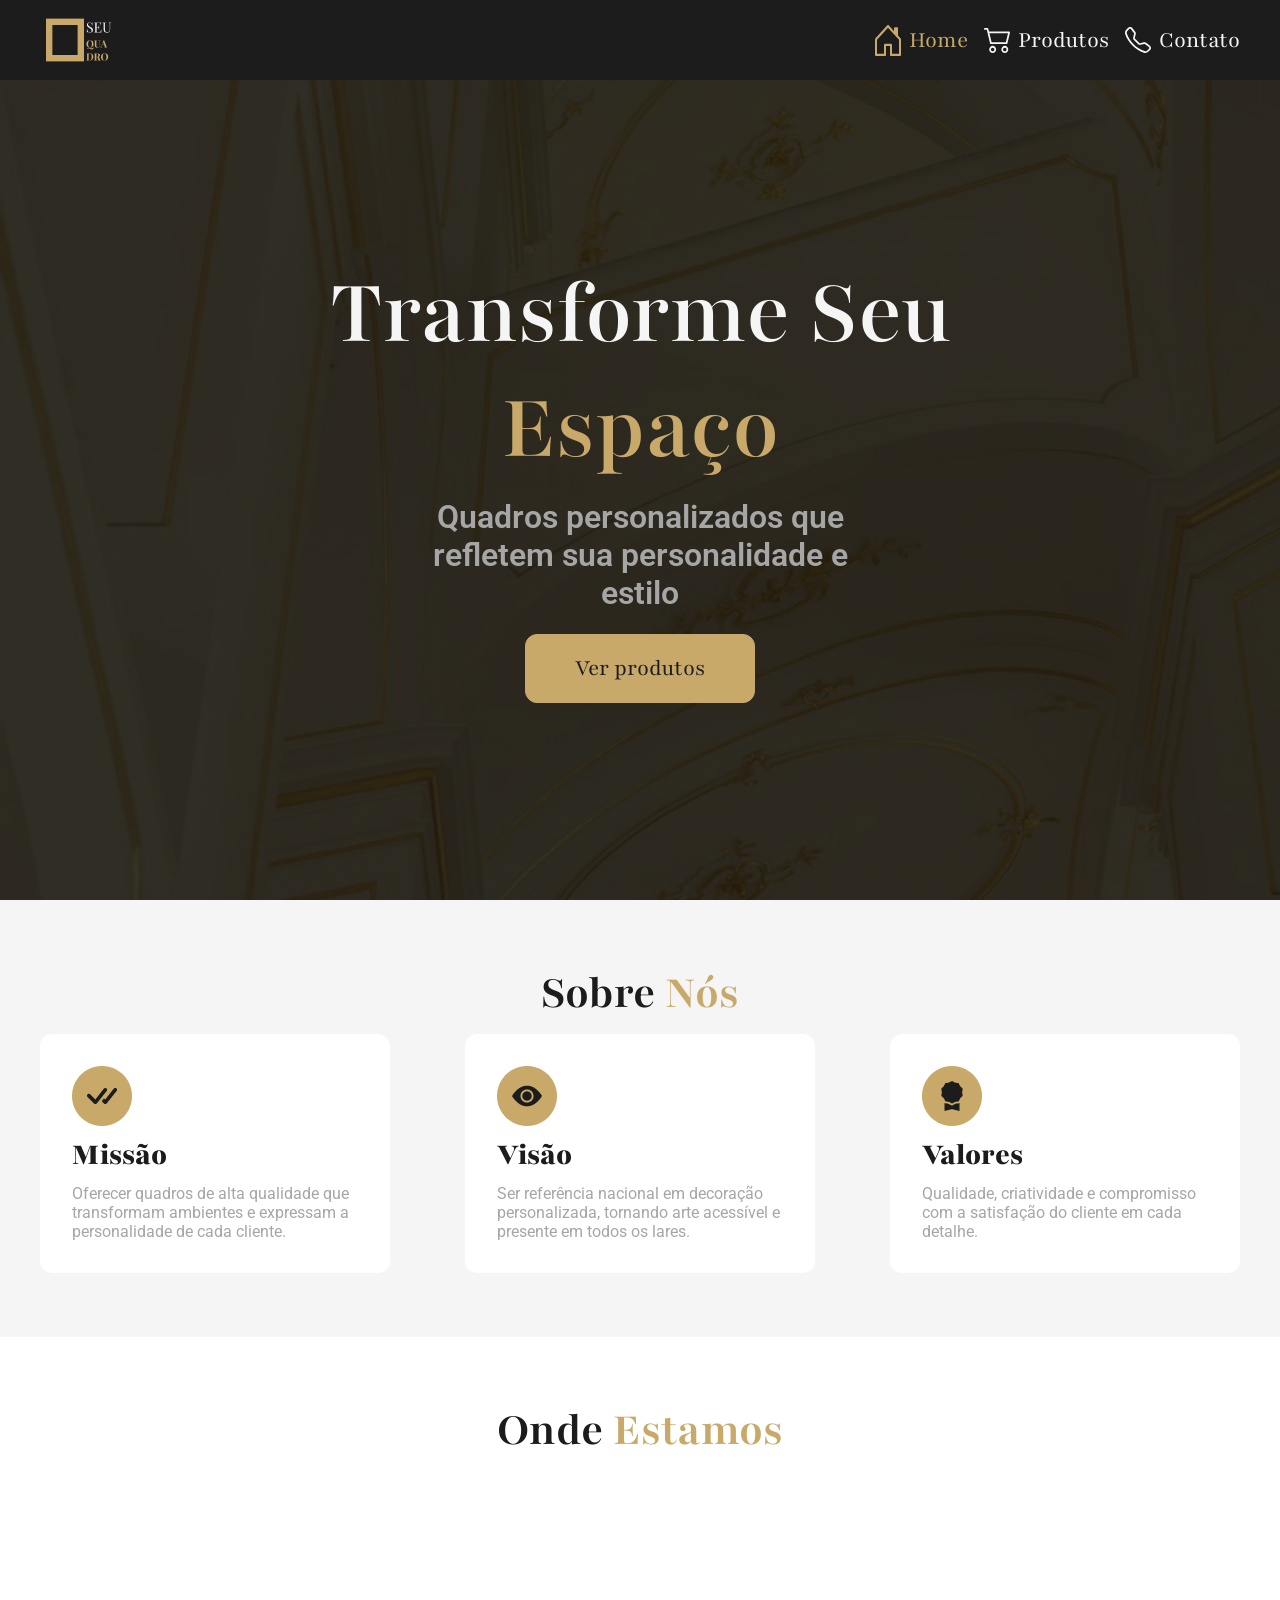
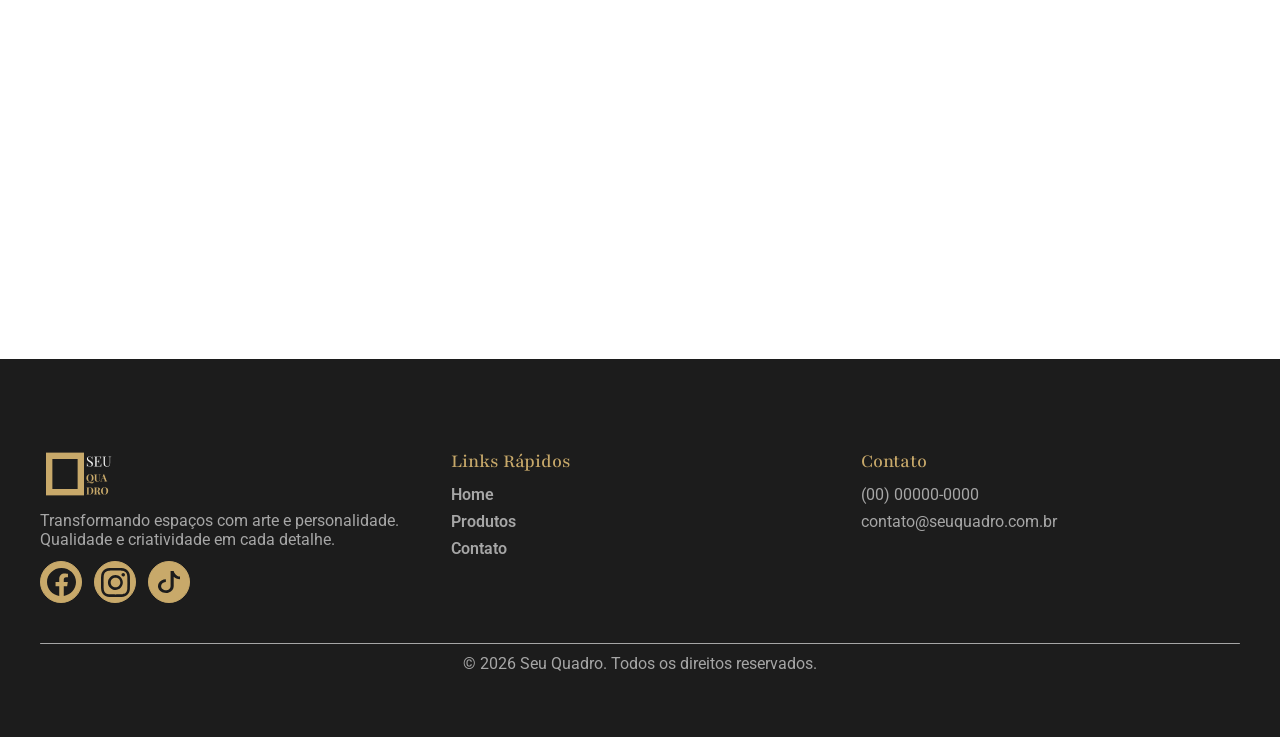
==== commit 44e5ee7a: "adjusts products page style" ====
--- a/index.html
+++ b/index.html
@@ -28,7 +28,7 @@
                             <path
                                 d="M0 0.892857C0 0.656057 0.0913101 0.428955 0.253843 0.261512C0.416376 0.0940688 0.636818 0 0.866675 0H3.4667C3.66002 5.50205e-05 3.84778 0.0666976 4.0001 0.18933C4.15243 0.311962 4.26059 0.483543 4.30737 0.676786L5.00938 3.57143H25.1336C25.2652 3.57147 25.3951 3.6024 25.5134 3.66188C25.6317 3.72136 25.7353 3.80783 25.8164 3.91471C25.8974 4.0216 25.9537 4.1461 25.9811 4.27876C26.0084 4.41143 26.0061 4.54877 25.9742 4.68036L23.3742 15.3946C23.3274 15.5879 23.2193 15.7595 23.0669 15.8821C22.9146 16.0047 22.7269 16.0714 22.5335 16.0714H6.9334C6.74007 16.0714 6.55232 16.0047 6.39999 15.8821C6.24766 15.7595 6.13951 15.5879 6.09272 15.3946L2.79069 1.78571H0.866675C0.636818 1.78571 0.416376 1.69165 0.253843 1.5242C0.0913101 1.35676 0 1.12966 0 0.892857ZM5.44272 5.35714L7.6094 14.2857H21.8575L24.0242 5.35714H5.44272ZM8.66675 19.6429C8.20703 19.6429 7.76615 19.831 7.44108 20.1659C7.11602 20.5008 6.9334 20.955 6.9334 21.4286C6.9334 21.9022 7.11602 22.3564 7.44108 22.6913C7.76615 23.0261 8.20703 23.2143 8.66675 23.2143C9.12646 23.2143 9.56734 23.0261 9.89241 22.6913C10.2175 22.3564 10.4001 21.9022 10.4001 21.4286C10.4001 20.955 10.2175 20.5008 9.89241 20.1659C9.56734 19.831 9.12646 19.6429 8.66675 19.6429ZM5.20005 21.4286C5.20005 20.4814 5.56529 19.573 6.21542 18.9032C6.86555 18.2334 7.74732 17.8571 8.66675 17.8571C9.58617 17.8571 10.4679 18.2334 11.1181 18.9032C11.7682 19.573 12.1334 20.4814 12.1334 21.4286C12.1334 22.3758 11.7682 23.2842 11.1181 23.954C10.4679 24.6237 9.58617 25 8.66675 25C7.74732 25 6.86555 24.6237 6.21542 23.954C5.56529 23.2842 5.20005 22.3758 5.20005 21.4286ZM20.8002 19.6429C20.3405 19.6429 19.8996 19.831 19.5745 20.1659C19.2495 20.5008 19.0668 20.955 19.0668 21.4286C19.0668 21.9022 19.2495 22.3564 19.5745 22.6913C19.8996 23.0261 20.3405 23.2143 20.8002 23.2143C21.2599 23.2143 21.7008 23.0261 22.0259 22.6913C22.3509 22.3564 22.5335 21.9022 22.5335 21.4286C22.5335 20.955 22.3509 20.5008 22.0259 20.1659C21.7008 19.831 21.2599 19.6429 20.8002 19.6429ZM17.3335 21.4286C17.3335 20.4814 17.6987 19.573 18.3489 18.9032C18.999 18.2334 19.8808 17.8571 20.8002 17.8571C21.7196 17.8571 22.6014 18.2334 23.2515 18.9032C23.9016 19.573 24.2669 20.4814 24.2669 21.4286C24.2669 22.3758 23.9016 23.2842 23.2515 23.954C22.6014 24.6237 21.7196 25 20.8002 25C19.8808 25 18.999 24.6237 18.3489 23.954C17.6987 23.2842 17.3335 22.3758 17.3335 21.4286Z"
                                 />
-                        </svg>Proutos</a>
+                        </svg>Produtos</a>
                 </li>
                 <li>
                     <a href="./contato/index.html"><svg width="26" height="26" viewBox="0 0 26 26" fill="none"
